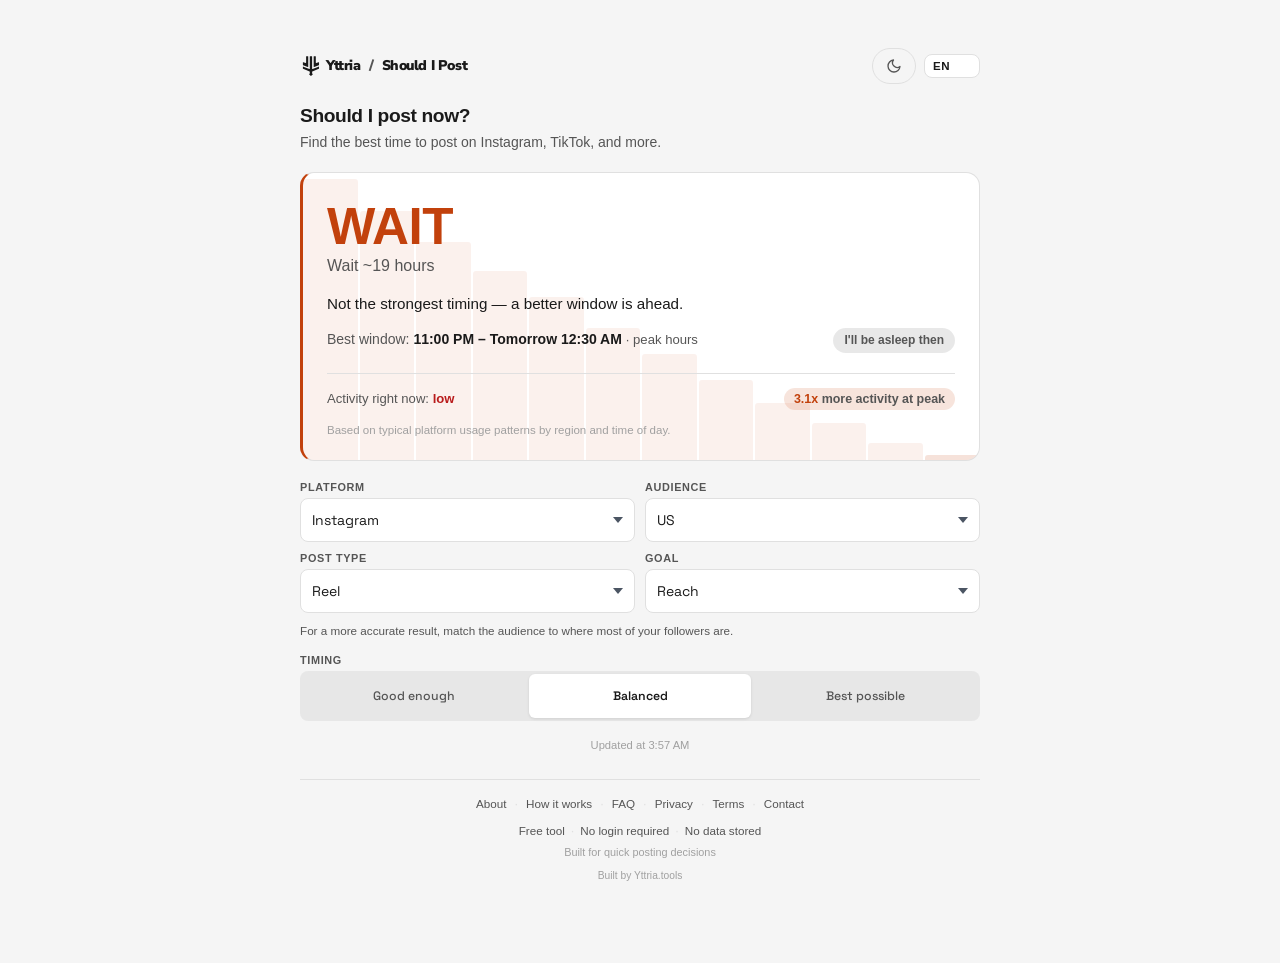
==== index.html @ 79b45579 "Add site name to nav: Yttria / Should I Post Extends the existing Yttria nav-brand with a "/" separa" ====
<!DOCTYPE html>
<html lang="en" data-theme="light">
<head>
  <meta charset="UTF-8">
  <meta name="viewport" content="width=device-width, initial-scale=1.0">
  <title>Should I Post Now? (Free Social Media Timing Tool)</title>
  <meta name="description" content="Instantly find out whether you should post now or wait. Free tool based on audience activity by time and region.">
  <link rel="canonical" href="https://shouldipostnow.com/" />
  <!-- Open Graph -->
  <meta property="og:title" content="Should I Post Now? (Free Social Media Timing Tool)">
  <meta property="og:description" content="Instantly find out whether you should post now or wait. Free tool based on audience activity by time and region.">
  <meta property="og:type" content="website">
  <meta property="og:url" content="https://shouldipostnow.com/">
  <meta property="og:image" content="https://shouldipostnow.com/og-image.png">
  <meta property="og:image:width" content="1200">
  <meta property="og:image:height" content="630">
  <!-- Twitter / X -->
  <meta name="twitter:card" content="summary_large_image">
  <meta name="twitter:title" content="Should I Post Now? (Free Social Media Timing Tool)">
  <meta name="twitter:description" content="Instantly find out whether you should post now or wait. Free tool based on audience activity by time and region.">
  <meta name="twitter:url" content="https://shouldipostnow.com/">
  <meta name="twitter:image" content="https://shouldipostnow.com/og-image.png">
  <link rel="icon" href="/flavicon.ico" sizes="32x32">
  <link rel="apple-touch-icon" href="/flavicon.ico">
  <!-- Prevent flash of wrong theme: runs synchronously before first paint -->
  <script>
    (function () {
      var stored   = localStorage.getItem('theme');
      var sysDark  = window.matchMedia('(prefers-color-scheme: dark)').matches;
      document.documentElement.setAttribute('data-theme',
        stored === 'dark' || (!stored && sysDark) ? 'dark' : 'light'
      );
    })();
  </script>
  <link rel="preconnect" href="https://fonts.googleapis.com">
  <link href="https://fonts.googleapis.com/css2?family=Nunito+Sans:wght@900&family=Nunito:wght@800&family=Space+Grotesk:wght@500;600&display=swap" rel="stylesheet">
  <link rel="stylesheet" href="styles.css?v=7">
</head>
<body>
  <div class="container">

    <!-- Top navigation -->
    <nav class="top-nav" aria-label="Site navigation">
      <div class="nav-left">
        <a class="nav-brand" href="https://yttria.tools" aria-label="Yttria">
          <svg class="yttria-icon" viewBox="0 0 992.41 1033.85" fill="currentColor" aria-hidden="true" focusable="false">
            <path d="M569.81,786.57v84.31c0,8.87,7.19,16.06,16.06,16.06h0c14.95,0,21.79,18.64,10.39,28.31l-80.97,68.65-.18-.71-.16.63-80.97-68.66c-11.41-9.67-4.57-28.31,10.39-28.31h0c8.87,0,16.06-7.19,16.06-16.06v-84.31c0-6.57-4-12.47-10.09-14.91l-304.54-121.92c-6.1-2.44-10.09-8.35-10.09-14.91v-72.95c0-11.37,11.48-19.14,22.03-14.91l280.66,112.36c10.55,4.22,22.03-3.55,22.03-14.91V78.69c0-8.87,7.19-16.06,16.06-16.06h57.68v.09h19.57c8.87,0,16.06,7.19,16.06,16.06v565.64c0,11.37,11.48,19.14,22.03,14.91l280.66-112.37c10.55-4.22,22.03,3.55,22.03,14.91v72.95c0,6.57-4,12.47-10.09,14.91l-304.54,121.93c-6.1,2.44-10.09,8.35-10.09,14.91Z"/>
            <path d="M742.93,356.43V78.78c0-8.87-7.19-16.06-16.06-16.06h-67.61c-8.87,0-16.06,7.19-16.06,16.06v326.27h0v143.85c0,11.37,11.48,19.14,22.03,14.91l219.21-87.76c6.1-2.44,10.09-8.35,10.09-14.91v-104.35c0-10.61-10.11-18.31-20.33-15.48l-110.93,30.61c-10.23,2.82-20.33-4.87-20.33-15.48Z"/>
            <path d="M287.33,356.35V78.7c0-8.87,7.19-16.06,16.06-16.06h67.61c8.87,0,16.06,7.19,16.06,16.06v326.27s0,0,0,0v143.85c0,11.37-11.48,19.14-22.03,14.91l-219.21-87.76c-6.1-2.44-10.09-8.35-10.09-14.91v-104.35c0-10.61,10.11-18.31,20.33-15.48l110.93,30.61c10.23,2.82,20.33-4.87,20.33-15.48Z"/>
          </svg>
          <span class="yttria-wordmark">Yttria</span>
        </a>
        <span class="nav-sep" aria-hidden="true">/</span>
        <a class="nav-sitename" href="/">Should I Post</a>
      </div>

      <div class="nav-right">
        <button class="theme-toggle" id="theme-toggle" aria-label="Toggle dark mode">
          <!-- Moon: shown in light mode -->
          <svg class="icon-moon" viewBox="0 0 24 24" fill="none" stroke="currentColor" stroke-width="2" stroke-linecap="round" stroke-linejoin="round" aria-hidden="true">
            <path d="M21 12.79A9 9 0 1 1 11.21 3 7 7 0 0 0 21 12.79z"/>
          </svg>
          <!-- Sun: shown in dark mode -->
          <svg class="icon-sun" viewBox="0 0 24 24" fill="none" stroke="currentColor" stroke-width="2" stroke-linecap="round" stroke-linejoin="round" aria-hidden="true">
            <circle cx="12" cy="12" r="5"/>
            <line x1="12" y1="1" x2="12" y2="3"/>
            <line x1="12" y1="21" x2="12" y2="23"/>
            <line x1="4.22" y1="4.22" x2="5.64" y2="5.64"/>
            <line x1="18.36" y1="18.36" x2="19.78" y2="19.78"/>
            <line x1="1" y1="12" x2="3" y2="12"/>
            <line x1="21" y1="12" x2="23" y2="12"/>
            <line x1="4.22" y1="19.78" x2="5.64" y2="18.36"/>
            <line x1="18.36" y1="5.64" x2="19.78" y2="4.22"/>
          </svg>
        </button>
        <select id="lang-select" class="lang-select" aria-label="Language">
          <option value="en">EN</option>
          <option value="es">ES</option>
          <option value="zh">中文</option>
          <option value="ja">日本語</option>
          <option value="fr">FR</option>
          <option value="de">DE</option>
        </select>
      </div>
    </nav>

    <!-- Hero -->
    <div class="hero">
      <h1 class="hero-headline" data-i18n="hero_headline">Should I post now?</h1>
      <p class="hero-sub" data-i18n="hero_sub">Find the best time to post on Instagram, TikTok, and more.</p>
    </div>

    <!-- Answer first. Controls sit below. -->
    <div id="result" class="result-card" aria-live="polite">
      <div class="state">—</div>
      <div class="sub-decision">Calculating best time…</div>
    </div>

    <div class="controls">
      <div class="control-group">
        <label for="platform" data-i18n="label_platform">Platform</label>
        <select id="platform">
          <option value="instagram">Instagram</option>
          <option value="tiktok">TikTok</option>
          <option value="twitter">Twitter / X</option>
          <option value="linkedin">LinkedIn</option>
          <option value="reddit">Reddit</option>
        </select>
      </div>

      <div class="control-group">
        <label for="audience" data-i18n="label_audience">Audience</label>
        <select id="audience">
          <option value="mostly-us"   data-i18n="opt_us">US</option>
          <option value="mostly-eu"   data-i18n="opt_eu">Europe</option>
          <option value="mostly-asia" data-i18n="opt_asia">Asia</option>
          <option value="global"      data-i18n="opt_global">Mixed Global</option>
        </select>
      </div>

      <div class="control-group">
        <label for="post-type" data-i18n="label_post_type">Post type</label>
        <select id="post-type">
          <!-- Populated dynamically by app.js based on selected platform -->
        </select>
      </div>

      <div class="control-group">
        <label for="goal" data-i18n="label_goal">Goal</label>
        <select id="goal">
          <option value="reach"       data-i18n="opt_reach">Reach</option>
          <option value="engagement"  data-i18n="opt_engagement">Engagement</option>
          <option value="replies"     data-i18n="opt_replies">Replies</option>
          <option value="clicks"      data-i18n="opt_clicks">Clicks</option>
        </select>
      </div>

    </div>

    <p class="hint" data-i18n="hint">For a more accurate result, match the audience to where most of your followers are.</p>

    <div class="control-group timing-group">
      <label data-i18n="label_timing">Timing</label>
      <div class="flex-control" id="flexibility" role="group" aria-label="Timing strictness">
        <button class="flex-btn" data-flex="flexible" data-i18n="flex_flexible">Good enough</button>
        <button class="flex-btn active" data-flex="balanced" data-i18n="flex_balanced">Balanced</button>
        <button class="flex-btn" data-flex="strict" data-i18n="flex_strict">Best possible</button>
      </div>
    </div>

    <p class="timestamp" id="timestamp"></p>

    <footer class="site-footer">
      <nav class="footer-nav" aria-label="Site links">
        <a href="/about.html" data-i18n="footer_about">About</a>
        <span class="footer-dot" aria-hidden="true">·</span>
        <a href="/how-it-works.html" data-i18n="nav_how">How it works</a>
        <span class="footer-dot" aria-hidden="true">·</span>
        <a href="/faq.html" data-i18n="nav_faq">FAQ</a>
        <span class="footer-dot" aria-hidden="true">·</span>
        <a href="/privacy.html" data-i18n="nav_privacy">Privacy</a>
        <span class="footer-dot" aria-hidden="true">·</span>
        <a href="/terms.html" data-i18n="footer_terms">Terms</a>
        <span class="footer-dot" aria-hidden="true">·</span>
        <a href="mailto:support@yttria.tools">Contact</a>
      </nav>
      <p class="footer-badges">
        <span data-i18n="footer_free">Free tool</span>
        <span class="footer-dot" aria-hidden="true">·</span>
        <span data-i18n="footer_no_login">No login required</span>
        <span class="footer-dot" aria-hidden="true">·</span>
        <span data-i18n="footer_no_data">No data stored</span>
      </p>
      <p class="footer-tagline" data-i18n="footer_tagline">Built for quick posting decisions</p>
      <div class="footer-brand">
        Built by <a href="https://yttria.tools" rel="noopener noreferrer" target="_blank">Yttria.tools</a>
      </div>
    </footer>

  </div>

  <script src="translations.js?v=4"></script>
  <script src="i18n.js?v=4"></script>
  <script src="logic.js?v=7"></script>
  <script src="app.js?v=7"></script>
  <script>
    (function () {
      // Apply saved language to static [data-i18n] elements on load
      if (window.__lang !== 'en') {
        document.querySelectorAll('[data-i18n]').forEach(function (el) {
          el.textContent = window.t(el.getAttribute('data-i18n'));
        });
      }

      // Set lang select to saved/detected language
      document.getElementById('lang-select').value = window.__lang;

      // Lang select
      document.getElementById('lang-select').addEventListener('change', function () {
        window.setLang(this.value);
      });

      // Theme toggle
      document.getElementById('theme-toggle').addEventListener('click', function () {
        var next = document.documentElement.getAttribute('data-theme') === 'dark' ? 'light' : 'dark';
        document.documentElement.setAttribute('data-theme', next);
        localStorage.setItem('theme', next);
      });
    })();
  </script>
</body>
</html>
---- styles.css ----
*, *::before, *::after {
  box-sizing: border-box;
  margin: 0;
  padding: 0;
}

/* ── Responsive scale tokens ── */
:root {
  --state-size: clamp(2.2rem, 8vw, 3.2rem);
  --card-pad-v: clamp(18px, 4vw, 28px);
  --card-pad-h: clamp(16px, 4vw, 24px);
}

/* ── Light mode (default) ── */
:root {
  color-scheme: light;

  /* Brand */
  --brand: #009245;

  /* Neutral base — true neutral, no blue or warm cast */
  --bg:     #f5f5f5;
  --card:   #ffffff;
  --text:   #1a1a1a;
  --muted:  #555555;
  --border: #e0e0e0;
  --subtle: #a0a0a0;

  --badge-bg:      rgba(0, 0, 0, 0.09);
  --surface-track: rgba(0, 0, 0, 0.06);
  --shadow-sm:     rgba(0, 0, 0, 0.10);

  /* Decision accent colors — used for text and left accent only */
  --green:  #009245;
  --orange: #92400e;
  --amber:  #c2410c;

  /* Activity level label colors */
  --level-good: #009245;
  --level-mid:  #92400e;
  --level-low:  #b91c1c;

  --radius: 14px;
  --max-w:  600px;
}

/* ── Dark mode ── */
[data-theme="dark"] {
  color-scheme: dark;

  /* Brand — same logo green (~4.5:1 on charcoal, WCAG AA) */
  --brand: #009245;

  /* Neutral base — true charcoal, zero blue cast */
  --bg:     #161616;
  --card:   #212121;
  --text:   #f0f0f0;
  --muted:  #9e9e9e;
  --border: #333333;
  --subtle: #666666;

  --badge-bg:      rgba(255, 255, 255, 0.13);
  --surface-track: rgba(255, 255, 255, 0.08);
  --shadow-sm:     rgba(0, 0, 0, 0.40);

  /* Decision accent colors — lighter for readability on dark */
  --green:  #4ade80;
  --orange: #fbbf24;
  --amber:  #fb923c;

  /* Activity level colors */
  --level-good: #4ade80;
  --level-mid:  #fbbf24;
  --level-low:  #f87171;
}

/* ── Base ── */
body {
  font-family: -apple-system, BlinkMacSystemFont, 'Segoe UI', Helvetica, Arial, sans-serif;
  background: var(--bg);
  color: var(--text);
  min-height: 100vh;
  display: flex;
  justify-content: center;
  padding: 16px 14px 40px;
}

@media (min-width: 480px) {
  body { padding: 20px 20px 44px; }
}

@media (min-width: 768px) {
  body { padding: 32px 32px 64px; }
}

@media (min-width: 1024px) {
  body { padding: 48px 40px 80px; }
}

.container {
  width: 100%;
  max-width: var(--max-w);
}

@media (min-width: 1024px) {
  .container { max-width: 680px; }
}

@media (min-width: 1440px) {
  .container { max-width: 720px; }
}

/* ── Page header ── */
header {
  display: flex;
  justify-content: space-between;
  align-items: center;
  margin-bottom: 16px;
}

.page-question {
  font-size: 1rem;
  font-weight: 600;
  color: var(--muted);
  letter-spacing: -0.01em;
  margin: 0;
}

/* Theme toggle — pill button with inline SVG icons */
.theme-toggle {
  background: none;
  border: 1.5px solid var(--border);
  border-radius: 20px;
  padding: 7px 13px;
  cursor: pointer;
  color: var(--muted);
  line-height: 1;
  transition: border-color 0.15s, color 0.15s;
  flex-shrink: 0;
  user-select: none;
  min-height: 36px;
  min-width: 44px;
  display: inline-flex;
  align-items: center;
  justify-content: center;
}

.theme-toggle:hover { border-color: var(--muted); color: var(--text); }
.theme-toggle:focus-visible { outline: 2px solid var(--brand); outline-offset: 2px; }

/* SVG icons inside toggle */
.theme-toggle svg {
  width: 16px;
  height: 16px;
  display: block;
  flex-shrink: 0;
}

/* Show moon in light mode, sun in dark mode */
[data-theme="light"] .icon-sun  { display: none; }
[data-theme="dark"]  .icon-moon { display: none; }

/* ── Result card ── */
.result-card {
  background: var(--card);
  border: 1.5px solid var(--border);
  border-radius: var(--radius);
  padding: var(--card-pad-v) var(--card-pad-h) calc(var(--card-pad-v) - 6px);
  margin-bottom: 16px;
  transition: background 0.2s, border-color 0.2s;
  overflow-wrap: break-word;
  word-break: break-word;
  position: relative;
  overflow: hidden;   /* clips chart bars at card border-radius */
}

@media (min-width: 768px) {
  .result-card { margin-bottom: 20px; }
}

.result-card.now  { border-left: 3px solid var(--green); }
.result-card.soon { border-left: 3px solid var(--orange); }
.result-card.wait { border-left: 3px solid var(--amber); }

/* 1. Big state word — highest visual priority */
.state {
  font-size: var(--state-size);
  font-weight: 800;
  letter-spacing: -0.01em;
  line-height: 1;
  margin-bottom: 4px;
}

.now  .state { color: var(--green); }
.soon .state { color: var(--orange); }
.wait .state { color: var(--amber); }

/* 2. Specific timing ("Post now" / "Wait ~12 hours") */
.sub-decision {
  font-size: 1rem;
  font-weight: 400;
  color: var(--muted);
  margin-bottom: 18px;
}

/* 3. One-line reason */
.reason {
  font-size: 0.95rem;
  color: var(--text);
  line-height: 1.4;
  margin-bottom: 14px;
}

/* "Post within X to achieve best results" — secondary note, POST NOW only */
.within-note {
  font-size: 0.82rem;
  color: var(--muted);
  margin-bottom: 14px;
  line-height: 1.4;
}

.within-note strong {
  font-weight: 600;
}

/* 4. Best / peak window row — window text left, skip pill right */
.window-row {
  display: flex;
  flex-wrap: wrap;
  align-items: center;
  gap: 6px 12px;
  margin-bottom: 20px;
}

/* suppress within-note's own bottom margin when inside the flex row */
.window-row .within-note {
  margin-bottom: 0;
}

.window-line {
  font-size: 0.875rem;
  color: var(--muted);
  line-height: 1.4;
}

.window-line strong {
  color: var(--text);
  font-weight: 600;
}

.window-note {
  font-size: 0.82rem;
  color: var(--muted);
}

/* 5. Activity level + badge row */
.detail-row {
  display: flex;
  flex-wrap: wrap;
  justify-content: space-between;
  align-items: center;
  padding-top: 14px;
  border-top: 1px solid var(--border);
  font-size: 0.82rem;
  color: var(--muted);
  gap: 8px;
}

/* Activity level label — colored, weighted by importance */
.level-peak,
.level-high     { color: var(--level-good); font-weight: 700; }
.level-medium   { color: var(--level-mid);  font-weight: 700; }
.level-low,
.level-very-low { color: var(--level-low);  font-weight: 700; }

/* Score / improvement badge */
.score-badge {
  background: var(--badge-bg);
  border-radius: 20px;
  padding: 4px 10px;
  font-size: 0.78rem;
  font-weight: 600;
  flex-shrink: 0;
}

/* Bold the numeric part inside the badge for extra emphasis */
.score-badge strong {
  font-weight: 800;
}

/* Decision-colored badge: tinted bg + colored number per state */
.now  .score-badge { background: rgba(0, 146, 69, 0.14); }
.soon .score-badge { background: rgba(146, 64, 14, 0.14); }
.wait .score-badge { background: rgba(194, 65, 12, 0.14); }

.now  .score-badge strong { color: var(--green); }
.soon .score-badge strong { color: var(--orange); }
.wait .score-badge strong { color: var(--amber); }

/* 6. Disclaimer — smallest, least important */
.disclaimer {
  font-size: 0.72rem;
  color: var(--subtle);
  line-height: 1.45;
  margin-top: 12px;
}

/* ── Mini activity chart — absolute background overlay ── */
/* Fills the entire card behind all text; bars grow from the bottom */
.activity-chart {
  position: absolute;
  inset: 0;
  display: flex;
  align-items: flex-end;
  gap: 2px;
  pointer-events: none;
  z-index: 0;
}

/* Content sits above the chart */
.card-content {
  position: relative;
  z-index: 1;
}

.chart-bar {
  flex: 1;
  min-width: 0;
  border-radius: 3px 3px 0 0;
  opacity: 0.07;
  transition: height 0.5s cubic-bezier(0.4, 0, 0.2, 1), background-color 0.5s cubic-bezier(0.4, 0, 0.2, 1);
}

.chart-bar--now {
  opacity: 0.15;
}

/* Inherit accent color from card state */
.now  .chart-bar { background: var(--green); }
.soon .chart-bar { background: var(--orange); }
.wait .chart-bar { background: var(--amber); }

@media (prefers-reduced-motion: reduce) {
  .chart-bar { transition: none; }
}

/* ── Controls ── */
.controls {
  display: grid;
  grid-template-columns: 1fr;
  gap: 10px;
  margin-bottom: 10px;
}

@media (min-width: 480px) {
  .controls { grid-template-columns: 1fr 1fr; }
}

.control-group {
  display: flex;
  flex-direction: column;
  gap: 5px;
}

label {
  font-size: 0.68rem;
  font-weight: 600;
  color: var(--muted);
  text-transform: uppercase;
  letter-spacing: 0.06em;
}

select {
  appearance: none;
  -webkit-appearance: none;
  background-color: var(--card);
  background-image: url("data:image/svg+xml,%3Csvg xmlns='http://www.w3.org/2000/svg' width='10' height='6' viewBox='0 0 10 6'%3E%3Cpath fill='%234b5563' d='M0 0l5 6 5-6z'/%3E%3C/svg%3E");
  background-repeat: no-repeat;
  background-position: right 11px center;
  border: 1.5px solid var(--border);
  border-radius: 8px;
  padding: 11px 30px 11px 11px;
  font-family: 'Space Grotesk', -apple-system, sans-serif;
  font-size: 0.875rem;
  color: var(--text);
  cursor: pointer;
  width: 100%;
  min-height: 44px;
  transition: border-color 0.15s;
}

select:hover { border-color: var(--muted); }
select:focus { outline: 2px solid var(--brand); outline-offset: 2px; border-color: transparent; }

/* Dark mode: neutral-gray chevron */
[data-theme="dark"] select {
  background-image: url("data:image/svg+xml,%3Csvg xmlns='http://www.w3.org/2000/svg' width='10' height='6' viewBox='0 0 10 6'%3E%3Cpath fill='%239ca3af' d='M0 0l5 6 5-6z'/%3E%3C/svg%3E");
}

/* Hint */
.hint {
  font-size: 0.73rem;
  color: var(--muted);
  line-height: 1.4;
  margin-bottom: 14px;
}

/* ── Timing / flexibility control ── */
.timing-group {
  margin-bottom: 18px;
}

.flex-control {
  display: flex;
  gap: 3px;
  background: var(--surface-track);
  border-radius: 8px;
  padding: 3px;
}

.flex-btn {
  flex: 1;
  border: none;
  background: transparent;
  border-radius: 6px;
  padding: 10px 4px;
  font-family: 'Space Grotesk', -apple-system, sans-serif;
  font-size: 0.77rem;
  font-weight: 500;
  color: var(--muted);
  cursor: pointer;
  white-space: nowrap;
  min-height: 44px;
  transition: background 0.15s, color 0.15s, box-shadow 0.15s;
}

.flex-btn.active {
  background: var(--card);
  color: var(--text);
  font-weight: 600;
  box-shadow: 0 1px 3px var(--shadow-sm);
}

.flex-btn:focus-visible {
  outline: 2px solid var(--brand);
  outline-offset: 1px;
}

/* ── Timestamp ── */
.timestamp {
  font-size: 0.7rem;
  color: var(--subtle);
  text-align: center;
}

/* ── Footer ── */
.site-footer {
  margin-top: 28px;
  padding-top: 16px;
  border-top: 1px solid var(--border);
  text-align: center;
}

.footer-badges {
  display: flex;
  flex-wrap: wrap;
  justify-content: center;
  align-items: center;
  gap: 3px 6px;
  font-size: 0.73rem;
  color: var(--muted);
  line-height: 1.6;
}

.footer-dot {
  color: var(--border);
  font-size: 0.8rem;
}

.footer-tagline {
  margin-top: 5px;
  font-size: 0.68rem;
  color: var(--subtle);
}

/* ── Smooth scroll ── */
html {
  scroll-behavior: smooth;
}

/* ── Top navigation ── */
.top-nav {
  display: flex;
  align-items: center;
  justify-content: space-between;
  margin-bottom: 20px;
}

/* ── Hero subtitle ── */
.hero {
  margin-bottom: 20px;
}

.hero-headline {
  font-size: 1.2rem;
  font-weight: 600;
  color: var(--text);
  letter-spacing: -0.02em;
  line-height: 1.2;
  margin: 0 0 5px;
}

.hero-sub {
  font-size: 0.875rem;
  font-weight: 400;
  color: var(--muted);
  line-height: 1.45;
  margin: 0;
}

@media (max-width: 480px) {
  .hero-headline { font-size: 1.05rem; }
  .hero-sub      { font-size: 0.82rem; }
}

.nav-left {
  display: flex;
  align-items: center;
  gap: 8px;
  flex-shrink: 0;
  min-width: 0;
}

.nav-brand {
  display: flex;
  align-items: center;
  gap: 5px;
  text-decoration: none;
  color: var(--text);
  flex-shrink: 0;
  transition: opacity 0.15s;
}

.nav-brand:hover { opacity: 0.7; }

.nav-sep {
  font-family: 'Nunito Sans', sans-serif;
  font-weight: 900;
  font-size: 0.88rem;
  color: var(--muted);
  line-height: 1;
  user-select: none;
}

.nav-sitename {
  font-family: 'Nunito Sans', sans-serif;
  font-weight: 900;
  font-size: 0.88rem;
  letter-spacing: -0.03em;
  color: var(--text);
  text-decoration: none;
  line-height: 1;
  transition: opacity 0.15s;
}

.nav-sitename:hover { opacity: 0.7; }

.nav-links {
  display: flex;
  align-items: center;
  gap: 18px;
}

.nav-links a {
  font-size: 0.78rem;
  color: var(--muted);
  text-decoration: none;
  transition: color 0.15s;
  white-space: nowrap;
}

.nav-links a:hover { color: var(--text); }

.nav-right {
  display: flex;
  align-items: center;
  gap: 8px;
  flex-shrink: 0;
}

.yttria-icon {
  height: 22px;
  width: auto;
  flex-shrink: 0;
}

.yttria-wordmark {
  font-family: 'Nunito Sans', sans-serif;
  font-weight: 900;
  font-size: 0.88rem;
  letter-spacing: -0.03em;
  color: inherit;
  line-height: 1;
}

.nav-divider {
  width: 1px;
  height: 16px;
  background: var(--border);
  flex-shrink: 0;
}

.lang-tag {
  font-size: 0.72rem;
  font-weight: 600;
  color: var(--muted);
  letter-spacing: 0.04em;
  cursor: default;
  user-select: none;
  padding: 4px 2px;
}

/* Hide center nav links on very small screens */
@media (max-width: 420px) {
  .nav-links { display: none; }
}

/* ── Language selector ── */
.lang-select {
  -webkit-appearance: none;
  appearance: none;
  background-color: var(--card);
  background-image: none;
  border: 1.5px solid var(--border);
  border-radius: 8px;
  padding: 5px 8px;
  font-size: 0.72rem;
  font-weight: 600;
  color: var(--text);
  cursor: pointer;
  letter-spacing: 0.04em;
  width: auto;
  min-height: unset;
  transition: border-color 0.15s, background-color 0.15s;
  font-family: inherit;
}

.lang-select:hover {
  border-color: var(--muted);
  background-color: var(--bg);
}

.lang-select:focus {
  outline: 2px solid var(--brand);
  outline-offset: 2px;
  border-color: transparent;
}

/* Option popup — works in Firefox; Chrome/Safari use color-scheme from :root */
.lang-select option {
  background-color: var(--card);
  color: var(--text);
}

/* Suppress the global dark-mode chevron inherited by all selects */
[data-theme="dark"] .lang-select {
  background-image: none;
}

/* ── Content sections (homepage inline, kept for compatibility) ── */
.content-section {
  margin-top: 40px;
  padding-top: 28px;
  border-top: 1px solid var(--border);
  scroll-margin-top: 16px;
}

.content-section h2 {
  font-size: 0.95rem;
  font-weight: 700;
  color: var(--text);
  letter-spacing: -0.01em;
  margin-bottom: 16px;
}

.faq-item {
  margin-bottom: 18px;
}

.faq-item:last-child {
  margin-bottom: 0;
}

.faq-q {
  font-size: 0.84rem;
  font-weight: 600;
  color: var(--text);
  margin-bottom: 3px;
}

.faq-a {
  font-size: 0.8rem;
  color: var(--muted);
  line-height: 1.55;
}

.section-body {
  font-size: 0.82rem;
  color: var(--muted);
  line-height: 1.6;
}

.section-body + .section-body {
  margin-top: 10px;
}

.section-body a {
  color: var(--brand);
  text-decoration: none;
}

.section-body a:hover {
  text-decoration: underline;
}

/* ── Standalone content pages ── */
.page-body {
  padding-top: 4px;
}

.page-heading {
  font-size: 1.3rem;
  font-weight: 700;
  color: var(--text);
  letter-spacing: -0.02em;
  line-height: 1.2;
  margin-bottom: 22px;
}

/* ── Footer nav links ── */
.footer-nav {
  display: flex;
  flex-wrap: wrap;
  justify-content: center;
  align-items: center;
  gap: 2px 8px;
  margin-bottom: 10px;
}

.footer-nav a {
  font-size: 0.73rem;
  color: var(--muted);
  text-decoration: none;
  transition: color 0.15s;
}

.footer-nav a:hover { color: var(--text); }

.footer-nav a:focus-visible {
  outline: 2px solid var(--brand);
  outline-offset: 2px;
  border-radius: 2px;
}

/* Active page indicator in nav */
.nav-links a[aria-current="page"] {
  color: var(--text);
  font-weight: 600;
}

/* ── Footer brand attribution ── */
.footer-brand {
  margin-top: 10px;
  font-size: 0.64rem;
  color: var(--subtle);
  line-height: 1.5;
}

.footer-brand a {
  color: var(--subtle);
  text-decoration: none;
}

.footer-brand a:hover {
  color: var(--muted);
}

/* ── Skip-window override ── */

/* Pill — badge-style, right-aligned via margin-left: auto.
   Works both when on the same line as window text and when wrapped. */
.skip-btn {
  -webkit-appearance: none;
  appearance: none;
  display: inline-flex;
  align-items: center;
  flex-shrink: 0;
  margin-left: auto;
  background: var(--badge-bg);
  border: none;
  border-radius: 20px;
  padding: 4px 11px;
  font-size: 0.75rem;
  font-family: inherit;
  font-weight: 600;
  color: var(--muted);
  cursor: pointer;
  white-space: nowrap;
  line-height: 1.4;
  transition: background 0.15s, color 0.15s;
}

.skip-btn:hover {
  background: var(--surface-track);
  color: var(--text);
}

/* Alternative window label — same scale as .window-line */
.alt-window-line {
  font-size: 0.875rem;
  color: var(--muted);
  line-height: 1.4;
}

.alt-window-line strong {
  color: var(--text);
  font-weight: 600;
}

/* "Show best window again" — plain text link below the alt row */
.reset-btn {
  -webkit-appearance: none;
  appearance: none;
  display: block;
  background: none;
  border: none;
  padding: 0;
  margin-top: -12px;
  margin-bottom: 18px;
  font-size: 0.72rem;
  font-family: inherit;
  color: var(--subtle);
  text-decoration: underline;
  text-underline-offset: 2px;
  text-decoration-color: var(--border);
  cursor: pointer;
  line-height: 1.4;
}

.reset-btn:hover {
  color: var(--muted);
  text-decoration-color: var(--muted);
}
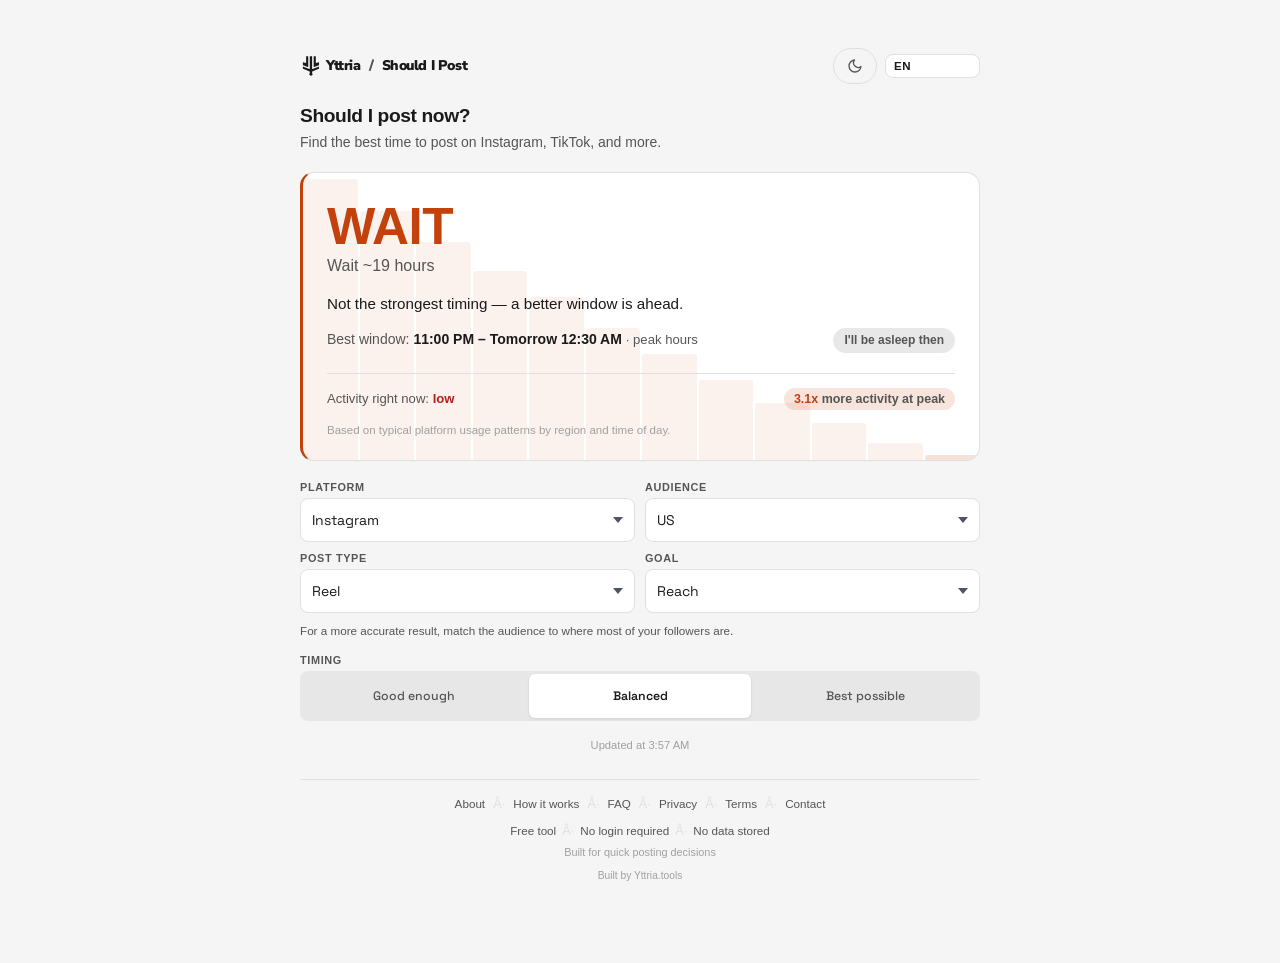
==== commit 5e18e203: "Remove AI-discovery files and trim favicon variants - Delete llms.txt, docs/AI_DISCOVERY.md, docs/AI" ====
--- a/index.html
+++ b/index.html
@@ -3,12 +3,13 @@
 <head>
   <meta charset="UTF-8">
   <meta name="viewport" content="width=device-width, initial-scale=1.0">
-  <title>Should I Post Now? (Free Social Media Timing Tool)</title>
-  <meta name="description" content="Instantly find out whether you should post now or wait. Free tool based on audience activity by time and region.">
+  <title>Should I Post Now? â€” Social Media Timing Tool</title>
+  <meta name="description" content="Tells you whether to post now or wait on Instagram, TikTok, LinkedIn, Reddit, or Twitter. Based on audience activity patterns by region. Free, no login needed.">
   <link rel="canonical" href="https://shouldipostnow.com/" />
   <!-- Open Graph -->
-  <meta property="og:title" content="Should I Post Now? (Free Social Media Timing Tool)">
-  <meta property="og:description" content="Instantly find out whether you should post now or wait. Free tool based on audience activity by time and region.">
+  <meta property="og:site_name" content="Should I Post Now?">
+  <meta property="og:title" content="Should I Post Now? â€” Social Media Timing Tool">
+  <meta property="og:description" content="Tells you whether to post now or wait on Instagram, TikTok, LinkedIn, Reddit, or Twitter. Based on audience activity patterns by region. Free, no login needed.">
   <meta property="og:type" content="website">
   <meta property="og:url" content="https://shouldipostnow.com/">
   <meta property="og:image" content="https://shouldipostnow.com/og-image.png">
@@ -16,12 +17,42 @@
   <meta property="og:image:height" content="630">
   <!-- Twitter / X -->
   <meta name="twitter:card" content="summary_large_image">
-  <meta name="twitter:title" content="Should I Post Now? (Free Social Media Timing Tool)">
-  <meta name="twitter:description" content="Instantly find out whether you should post now or wait. Free tool based on audience activity by time and region.">
+  <meta name="twitter:title" content="Should I Post Now? â€” Social Media Timing Tool">
+  <meta name="twitter:description" content="Tells you whether to post now or wait on Instagram, TikTok, LinkedIn, Reddit, or Twitter. Based on audience activity patterns by region. Free, no login needed.">
   <meta name="twitter:url" content="https://shouldipostnow.com/">
   <meta name="twitter:image" content="https://shouldipostnow.com/og-image.png">
-  <link rel="icon" href="/flavicon.ico" sizes="32x32">
-  <link rel="apple-touch-icon" href="/flavicon.ico">
+  <!-- Favicons -->
+  <link rel="icon" type="image/svg+xml" href="/favicon.svg">
+  <link rel="icon" type="image/x-icon" href="/favicon.ico">
+  <link rel="apple-touch-icon" href="/logo-192.png">
+  <!-- JSON-LD: WebApplication -->
+  <script type="application/ld+json">
+  {
+    "@context": "https://schema.org",
+    "@type": "WebApplication",
+    "name": "Should I Post Now?",
+    "url": "https://shouldipostnow.com",
+    "description": "Free browser tool that scores the current time window for social media posting on Instagram, TikTok, Twitter/X, LinkedIn, and Reddit. Returns POST NOW, SOON, or WAIT based on audience activity patterns for the selected region.",
+    "applicationCategory": "UtilityApplication",
+    "operatingSystem": "Web",
+    "offers": {
+      "@type": "Offer",
+      "price": "0",
+      "priceCurrency": "USD"
+    },
+    "author": {
+      "@type": "Organization",
+      "name": "Yttria",
+      "url": "https://yttria.tools",
+      "logo": {
+        "@type": "ImageObject",
+        "url": "https://shouldipostnow.com/logo-512.png",
+        "width": 512,
+        "height": 512
+      }
+    }
+  }
+  </script>
   <!-- Prevent flash of wrong theme: runs synchronously before first paint -->
   <script>
     (function () {
@@ -34,7 +65,7 @@
   </script>
   <link rel="preconnect" href="https://fonts.googleapis.com">
   <link href="https://fonts.googleapis.com/css2?family=Nunito+Sans:wght@900&family=Nunito:wght@800&family=Space+Grotesk:wght@500;600&display=swap" rel="stylesheet">
-  <link rel="stylesheet" href="styles.css?v=7">
+  <link rel="stylesheet" href="/styles.css?v=8">
 </head>
 <body>
   <div class="container">
@@ -76,8 +107,8 @@
         <select id="lang-select" class="lang-select" aria-label="Language">
           <option value="en">EN</option>
           <option value="es">ES</option>
-          <option value="zh">中文</option>
-          <option value="ja">日本語</option>
+          <option value="zh">ä¸­æ–‡</option>
+          <option value="ja">æ—¥æœ¬èªž</option>
           <option value="fr">FR</option>
           <option value="de">DE</option>
         </select>
@@ -92,8 +123,8 @@
 
     <!-- Answer first. Controls sit below. -->
     <div id="result" class="result-card" aria-live="polite">
-      <div class="state">—</div>
-      <div class="sub-decision">Calculating best time…</div>
+      <div class="state">â€”</div>
+      <div class="sub-decision">Calculating best timeâ€¦</div>
     </div>
 
     <div class="controls">
@@ -153,22 +184,22 @@
     <footer class="site-footer">
       <nav class="footer-nav" aria-label="Site links">
         <a href="/about.html" data-i18n="footer_about">About</a>
-        <span class="footer-dot" aria-hidden="true">·</span>
+        <span class="footer-dot" aria-hidden="true">Â·</span>
         <a href="/how-it-works.html" data-i18n="nav_how">How it works</a>
-        <span class="footer-dot" aria-hidden="true">·</span>
+        <span class="footer-dot" aria-hidden="true">Â·</span>
         <a href="/faq.html" data-i18n="nav_faq">FAQ</a>
-        <span class="footer-dot" aria-hidden="true">·</span>
+        <span class="footer-dot" aria-hidden="true">Â·</span>
         <a href="/privacy.html" data-i18n="nav_privacy">Privacy</a>
-        <span class="footer-dot" aria-hidden="true">·</span>
+        <span class="footer-dot" aria-hidden="true">Â·</span>
         <a href="/terms.html" data-i18n="footer_terms">Terms</a>
-        <span class="footer-dot" aria-hidden="true">·</span>
+        <span class="footer-dot" aria-hidden="true">Â·</span>
         <a href="mailto:support@yttria.tools">Contact</a>
       </nav>
       <p class="footer-badges">
         <span data-i18n="footer_free">Free tool</span>
-        <span class="footer-dot" aria-hidden="true">·</span>
+        <span class="footer-dot" aria-hidden="true">Â·</span>
         <span data-i18n="footer_no_login">No login required</span>
-        <span class="footer-dot" aria-hidden="true">·</span>
+        <span class="footer-dot" aria-hidden="true">Â·</span>
         <span data-i18n="footer_no_data">No data stored</span>
       </p>
       <p class="footer-tagline" data-i18n="footer_tagline">Built for quick posting decisions</p>
@@ -179,10 +210,10 @@
 
   </div>
 
-  <script src="translations.js?v=4"></script>
-  <script src="i18n.js?v=4"></script>
-  <script src="logic.js?v=7"></script>
-  <script src="app.js?v=7"></script>
+  <script src="/translations.js?v=8"></script>
+  <script src="/i18n.js?v=8"></script>
+  <script src="/logic.js?v=8"></script>
+  <script src="/app.js?v=8"></script>
   <script>
     (function () {
       // Apply saved language to static [data-i18n] elements on load
